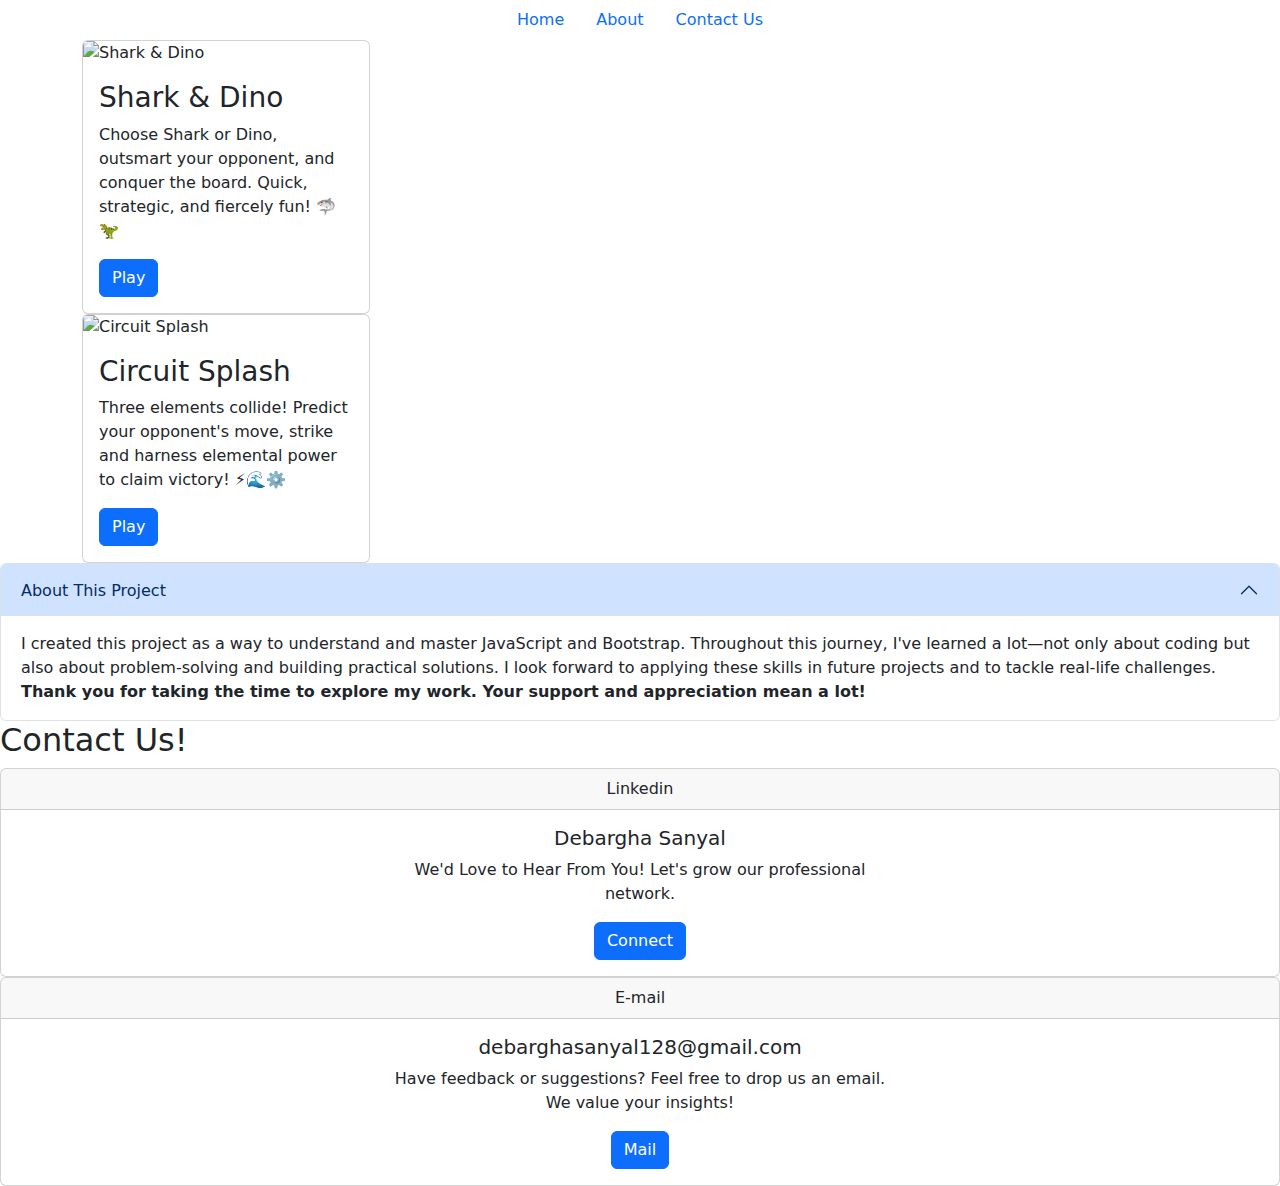
==== index.html @ 4b5c64f2 "Added the landing page of the platform" ====
<!DOCTYPE html>
<html lang="en">

<head>
    <meta charset="UTF-8">
    <meta name="viewport" content="width=device-width, initial-scale=1.0">
    <meta http-equiv="X-UA-Compatible" content="ie=edge">
    <meta name="Description" content="Enter your description here" />
    <link rel="stylesheet" href="https://cdnjs.cloudflare.com/ajax/libs/twitter-bootstrap/5.1.0/css/bootstrap.min.css">
    <link rel="stylesheet" href="https://cdnjs.cloudflare.com/ajax/libs/font-awesome/5.15.4/css/all.min.css">
    <link rel="stylesheet" href="assets/css/style.css">
    <link rel="stylesheet" href="style.css">
    <link rel="icon" href="/web dev/Mark1/images/App logo.png">
    <title>BeastBolt-Arena</title>
    <!-- Open Graph Meta Tag -->
    <!-- <meta property="og:image" content="https://recrunest.netlify.app/images/logo.png" />
    </head> -->

</head>
<nav class="nav justify-content-center">
    <a class="nav-link active" aria-current="page" href="#">Home</a>
    <a class="nav-link" onclick="scrollpg()">About</a>
    <a class="nav-link" onclick="scrollContact()">Contact Us</a>
</nav>

<body>
    <div class="container">
        <div class="main">
            <div class="card" style="width: 18rem;" id="g1">
                <img src="/web dev/Mark1/images/game cover 1.jpg" class="card-img-top" alt="Shark & Dino">
                <div class="card-body">
                    <h3 class="card-title">Shark & Dino</h3>
                    <p class="card-text">Choose Shark or Dino, outsmart your opponent, and conquer the board. Quick,
                        strategic, and fiercely fun! 🦈🦖
                    </p>
                    <a href="Game1/Shark_Dino.html" class="btn btn-primary">Play</a>
                </div>
            </div>
            <div class="card" style="width: 18rem;" id="g2">
                <img src="/web dev/Mark1/images/electricity.png" class="card-img-top" alt="Circuit Splash">
                <div class="card-body">
                    <h3 class="card-title">Circuit Splash</h3>
                    <p class="card-text">Three elements collide! Predict your opponent's move, strike and harness
                        elemental power to claim victory! ⚡🌊⚙️</p>
                    <a href="Game2/Circuit_Splash.html" class="btn btn-primary">Play</a>
                </div>
            </div>
        </div>

    </div>

    <!--------------------------------------------------------------- about --------------------------------------------------------------->

    <div class="accordion" id="accordionPanelsStayOpenExample">

        <div class="accordion-item" id="AboutSection">
            <h2 class="accordion-header">
                <button class="accordion-button" type="button" data-bs-toggle="collapse"
                    data-bs-target="#panelsStayOpen-collapseOne" aria-expanded="true"
                    aria-controls="panelsStayOpen-collapseOne">
                    About This Project
                </button>
            </h2>
            <div id="panelsStayOpen-collapseOne" class="accordion-collapse collapse show">
                <div class="accordion-body">
                    I created this project as a way to understand and master JavaScript and Bootstrap. Throughout this
                    journey, I've learned
                    a lot—not only about coding but also about problem-solving and building practical solutions. I look
                    forward to applying
                    these skills in future projects and to tackle real-life challenges.
                    <br>
                    <strong>Thank you for taking the time to explore my work. Your support and appreciation mean a
                        lot!</strong>
                </div>
            </div>
        </div>
    </div>

    <!-------------------------------------------------------- contact us ------------------------------------------------------------------>

    <div class="end">
        <h2>Contact Us!</h2>
        <footer class="footer">

            <div class="card text-center" id="contactUS">
                <div class="card-header">
                    Linkedin
                </div>
                <div class="card-body">
                    <h5 class="card-title">Debargha Sanyal</h5>
                    <p class="card-text">We'd Love to Hear From You! Let's grow our professional<br>network.</p>
                    <a href="https://www.linkedin.com/in/debargha-sanyal-0b5b05297/" class="btn btn-primary">Connect</a>
                </div>

            </div>
            <div class="card text-center" id="contactUS">
                <div class="card-header">
                    E-mail
                </div>
                <div class="card-body">
                    <h5 class="card-title">debarghasanyal128@gmail.com</h5>
                    <p class="card-text">Have feedback or suggestions? Feel free to drop us an email.<br>We value your
                        insights!</p>
                    <a href="mailto:debarghasanyal128@gmail.com" class="btn btn-primary">Mail</a>
                </div>

            </div>
        </footer>
    </div>


    <script>
        function scrollpg() {
            document.getElementById("AboutSection").scrollIntoView({
                behavior: 'smooth', // Smooth scrolling effect
                block: 'center'     // Align the element at the center of the viewport
            });
        };
        function scrollContact() {
            document.getElementById("contactUS").scrollIntoView({
                behavior: 'smooth',
                block: 'center'
            });
        };

    </script>
    <script src="https://cdnjs.cloudflare.com/ajax/libs/popper.js/2.9.2/umd/popper.min.js"></script>
    <script src="https://cdnjs.cloudflare.com/ajax/libs/twitter-bootstrap/5.1.0/js/bootstrap.min.js"></script>
</body>

</html>
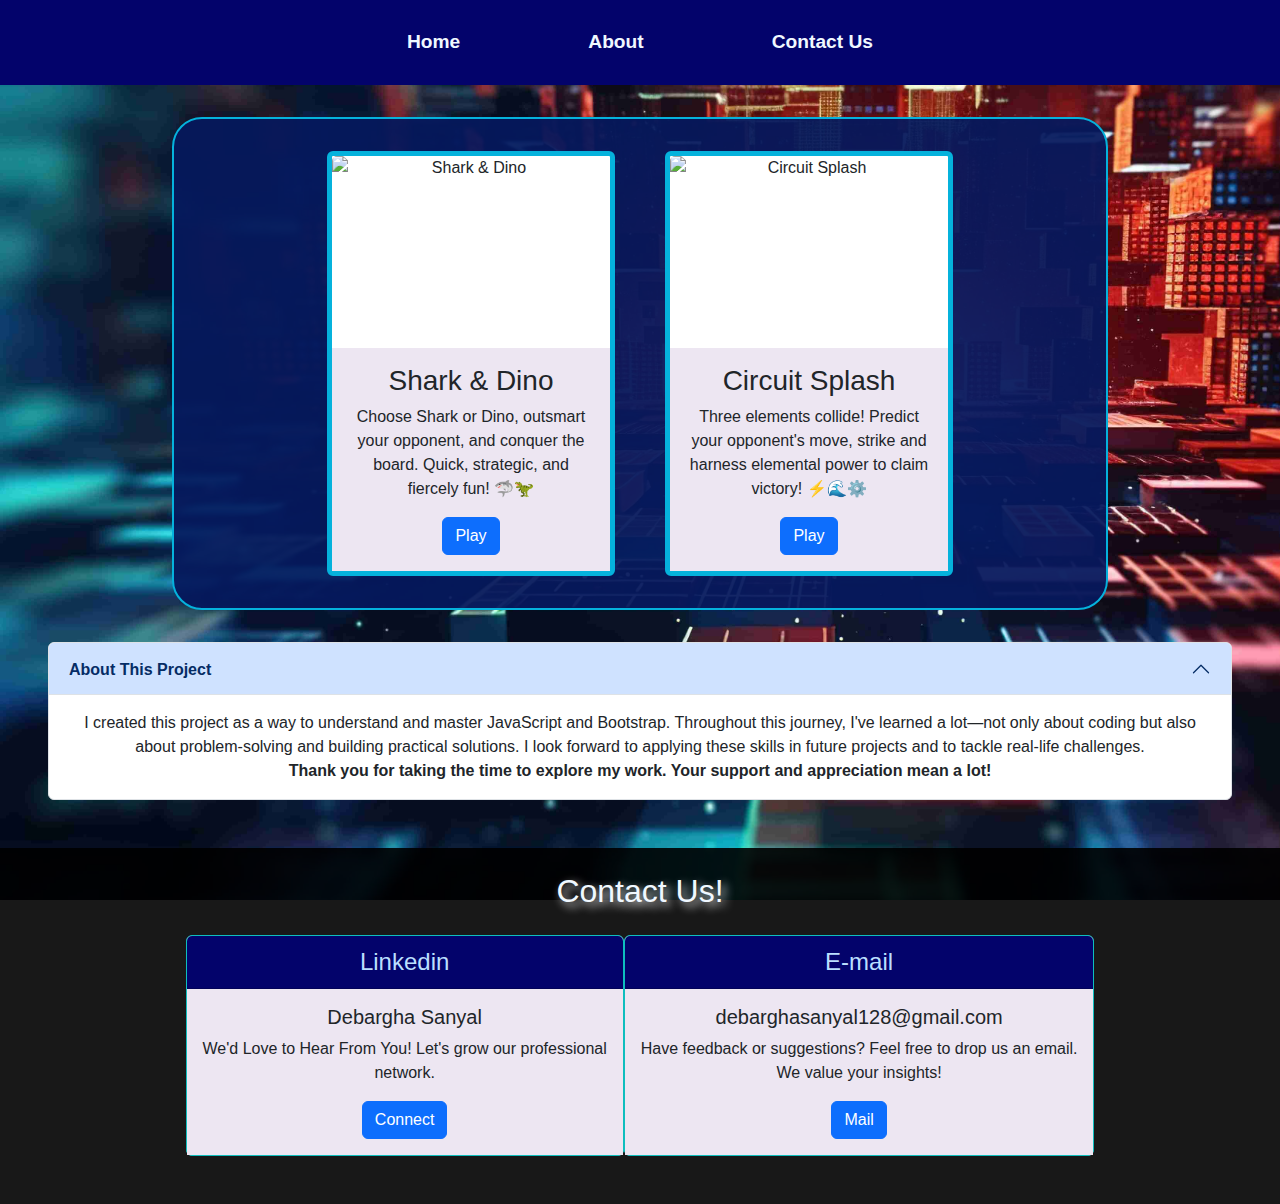
==== commit e77afd4f: "Connected game1 & game2 with the index page" ====
--- a/index.html
+++ b/index.html
@@ -10,7 +10,7 @@
     <link rel="stylesheet" href="https://cdnjs.cloudflare.com/ajax/libs/font-awesome/5.15.4/css/all.min.css">
     <link rel="stylesheet" href="assets/css/style.css">
     <link rel="stylesheet" href="style.css">
-    <link rel="icon" href="/web dev/Mark1/images/App logo.png">
+    <link rel="icon" href="/BeastBolt-Arena/images/App logo.png">
     <title>BeastBolt-Arena</title>
     <!-- Open Graph Meta Tag -->
     <!-- <meta property="og:image" content="https://recrunest.netlify.app/images/logo.png" />
@@ -27,22 +27,22 @@
     <div class="container">
         <div class="main">
             <div class="card" style="width: 18rem;" id="g1">
-                <img src="/web dev/Mark1/images/game cover 1.jpg" class="card-img-top" alt="Shark & Dino">
+                <img src="/BeastBolt-Arena/images/game cover 1.jpg" class="card-img-top" alt="Shark & Dino">
                 <div class="card-body">
                     <h3 class="card-title">Shark & Dino</h3>
                     <p class="card-text">Choose Shark or Dino, outsmart your opponent, and conquer the board. Quick,
                         strategic, and fiercely fun! 🦈🦖
                     </p>
-                    <a href="Game1/Shark_Dino.html" class="btn btn-primary">Play</a>
+                    <a href="Shark_and_Dino/Shark_Dino.html" class="btn btn-primary">Play</a>
                 </div>
             </div>
             <div class="card" style="width: 18rem;" id="g2">
-                <img src="/web dev/Mark1/images/electricity.png" class="card-img-top" alt="Circuit Splash">
+                <img src="/BeastBolt-Arena/images/electricity.png" class="card-img-top" alt="Circuit Splash">
                 <div class="card-body">
                     <h3 class="card-title">Circuit Splash</h3>
                     <p class="card-text">Three elements collide! Predict your opponent's move, strike and harness
                         elemental power to claim victory! ⚡🌊⚙️</p>
-                    <a href="Game2/Circuit_Splash.html" class="btn btn-primary">Play</a>
+                    <a href="Circuit_splash/Circuit_Splash.html" class="btn btn-primary">Play</a>
                 </div>
             </div>
         </div>
--- a/style.css
+++ b/style.css
@@ -0,0 +1,140 @@
+* {
+    margin: 0;
+    padding: 0;
+    font-family: 'poppins', sans-serif;
+    box-sizing: border-box;
+    text-align: center;
+}
+
+body {
+    background-image: url(images/cover\ pg.jpg);
+    background-attachment: fixed;
+    background-size: cover;
+}
+
+.nav {
+    padding: 20px;
+    background-color: rgb(3, 3, 107);
+    position: sticky;
+    top: 0;
+    z-index: 10;
+}
+
+.nav a {
+    font-size: larger;
+    font-weight: 600;
+    color: aliceblue;
+    margin: 0 3rem 0;
+    cursor: pointer;
+}
+
+.nav a:hover {
+    color: aqua;
+    box-shadow: 0 0 0 1px;
+    transition: 0.2s;
+}
+
+.container {
+    max-width: 100%;
+    margin: 2rem 0 2rem;
+}
+
+.main {
+    display: flex;
+    align-items: center;
+    justify-content: center;
+    flex-wrap: wrap;
+    background-color: #05185cf0;
+    margin: 0 10rem 0;
+    padding: 2rem;
+    border-radius: 30px;
+    border: 2px solid #05B2DC;
+}
+
+#g1 {
+    margin-right: 50px;
+}
+
+.card img {
+    height: 12rem;
+}
+
+.card {
+    border: 5px solid #05B2DC;
+}
+
+.accordion {
+    margin: 0 3rem 3rem;
+
+}
+
+.accordion-button {
+    background-color: #0b0033f9;
+    color: rgb(155, 208, 255);
+    font-weight: 600;
+}
+
+.end {
+    margin: 3rem 0 0;
+    padding: 1.5rem;
+    padding-bottom: 3rem;
+    background-color: rgba(0, 0, 0, 0.904);
+}
+
+.end h2 {
+    margin-bottom: 1.5rem;
+    color: aliceblue;
+    text-shadow: 4px 4px 10px white;
+}
+
+.footer {
+    display: flex;
+    align-items: center;
+    justify-content: center;
+    flex-wrap: wrap;
+}
+
+.card-header {
+    background-color: rgb(3, 3, 107);
+    color: rgb(186, 223, 255);
+    font-size: 24px;
+}
+
+#contactUS {
+    border: 1px solid rgb(14, 190, 190);
+}
+
+.card-body {
+    background-color: #EDE6F2;
+}
+
+@media(max-width: 600px) {
+
+    body {
+        background-size: contain;
+    }
+
+    .nav a {
+        margin: 0;
+    }
+
+    .main {
+        margin: 0;
+        padding: 1.5rem 0 1.5rem;
+    }
+
+    #g1 {
+        margin-right: 0;
+        margin-bottom: 1.5rem;
+    }
+
+    #contactUS:last-child {
+        margin-top: 1rem;
+    }
+}
+
+;
+
+.a {
+    color: #fff6c3;
+}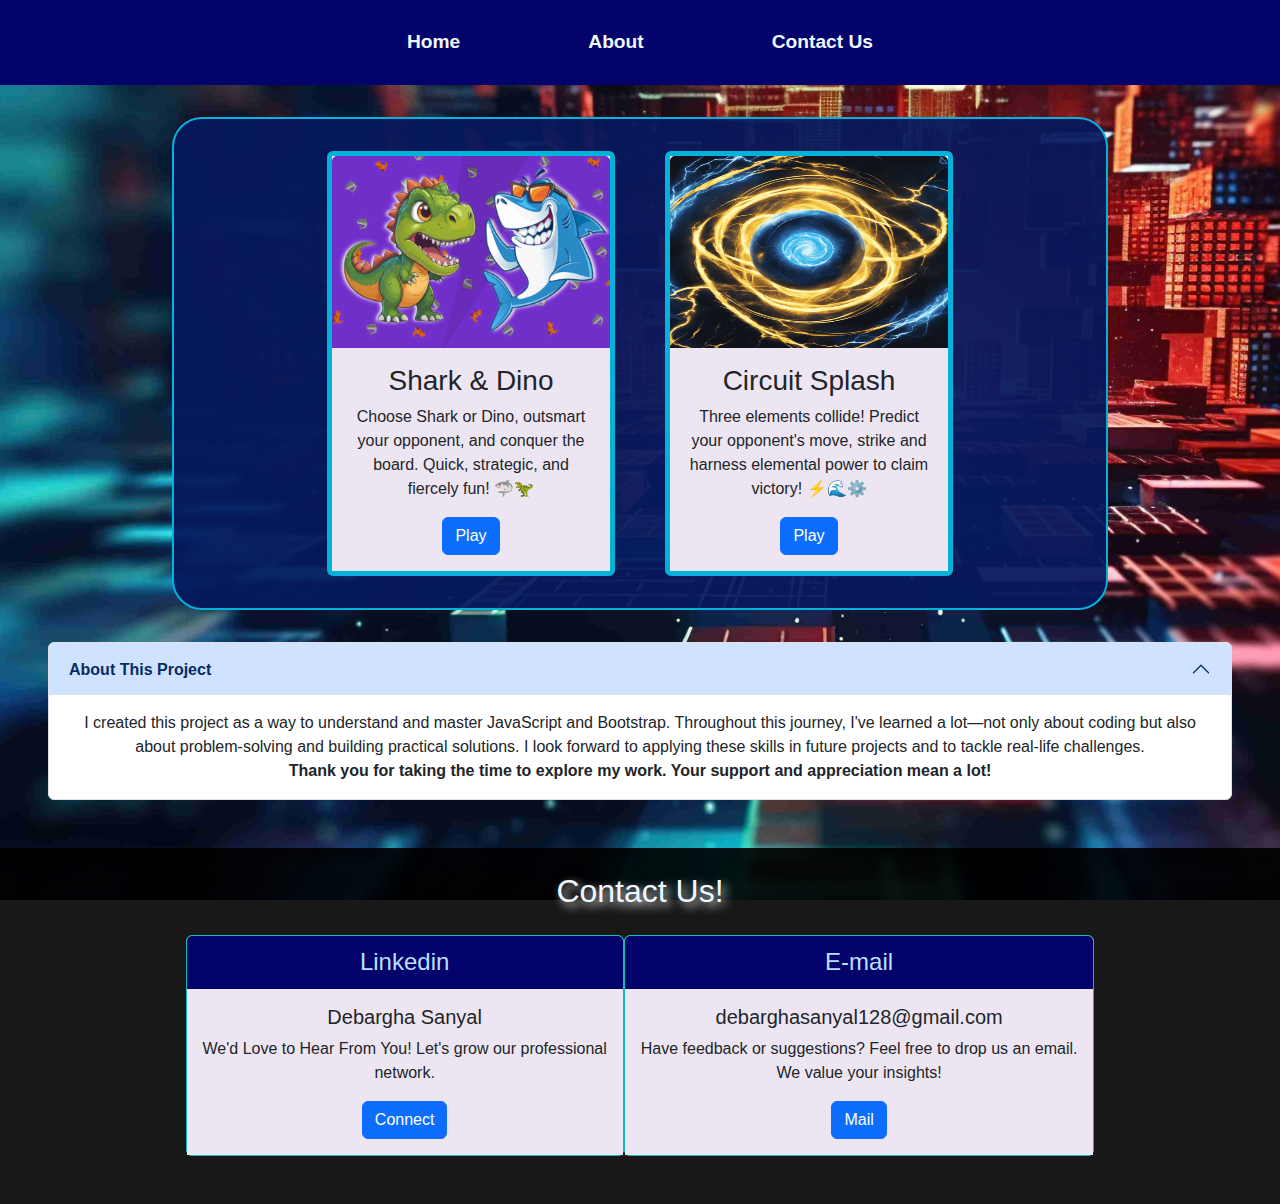
==== commit bc84c888: "Fixed directory access issues" ====
--- a/index.html
+++ b/index.html
@@ -10,7 +10,7 @@
     <link rel="stylesheet" href="https://cdnjs.cloudflare.com/ajax/libs/font-awesome/5.15.4/css/all.min.css">
     <link rel="stylesheet" href="assets/css/style.css">
     <link rel="stylesheet" href="style.css">
-    <link rel="icon" href="/BeastBolt-Arena/images/App logo.png">
+    <link rel="icon" href="images/App logo.png">
     <title>BeastBolt-Arena</title>
     <!-- Open Graph Meta Tag -->
     <!-- <meta property="og:image" content="https://recrunest.netlify.app/images/logo.png" />
@@ -27,7 +27,7 @@
     <div class="container">
         <div class="main">
             <div class="card" style="width: 18rem;" id="g1">
-                <img src="/BeastBolt-Arena/images/game cover 1.jpg" class="card-img-top" alt="Shark & Dino">
+                <img src="images/game cover 1.jpg" class="card-img-top" alt="Shark & Dino">
                 <div class="card-body">
                     <h3 class="card-title">Shark & Dino</h3>
                     <p class="card-text">Choose Shark or Dino, outsmart your opponent, and conquer the board. Quick,
@@ -37,7 +37,7 @@
                 </div>
             </div>
             <div class="card" style="width: 18rem;" id="g2">
-                <img src="/BeastBolt-Arena/images/electricity.png" class="card-img-top" alt="Circuit Splash">
+                <img src="images/electricity.png" class="card-img-top" alt="Circuit Splash">
                 <div class="card-body">
                     <h3 class="card-title">Circuit Splash</h3>
                     <p class="card-text">Three elements collide! Predict your opponent's move, strike and harness
